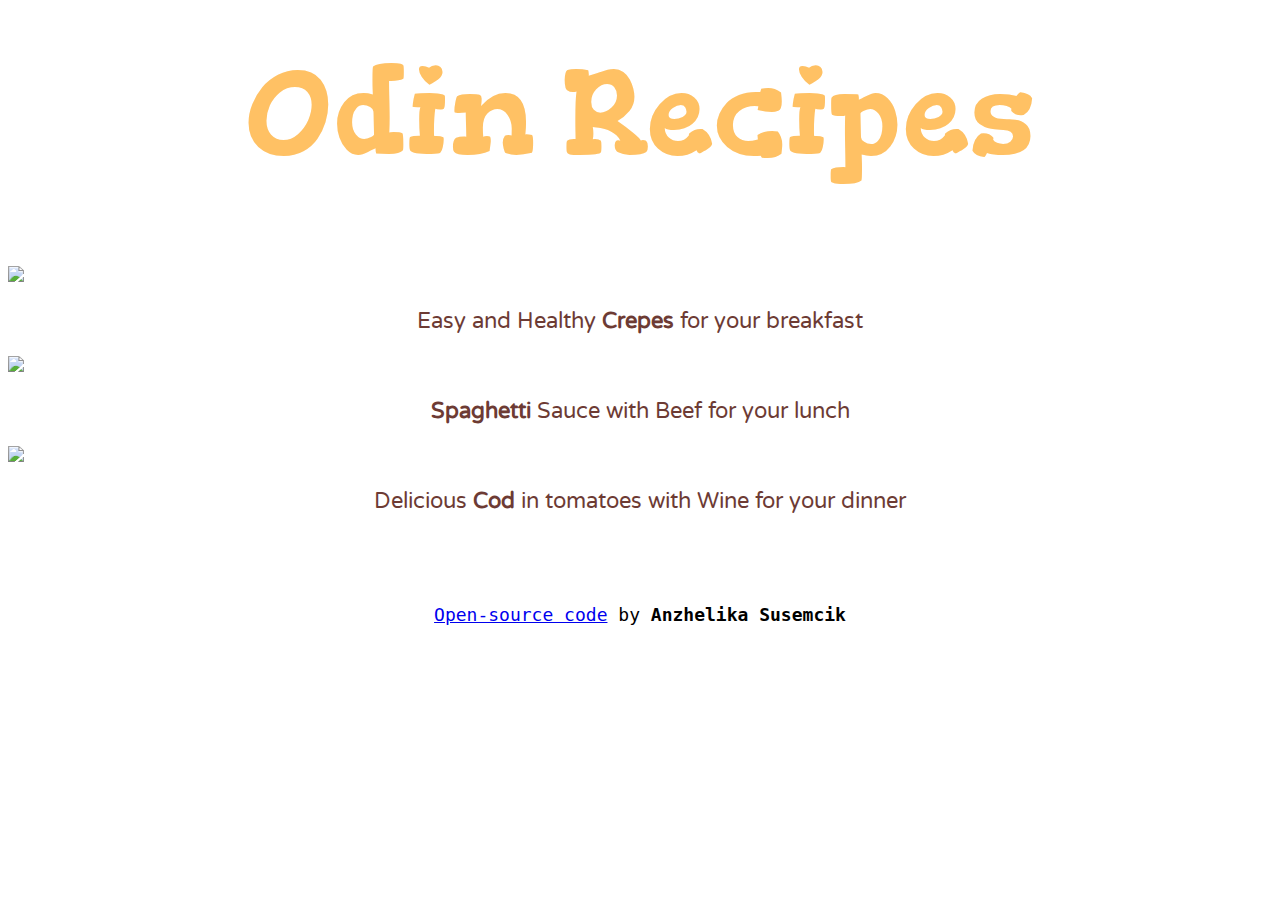
==== index.html @ 04b6883d "added footer" ====
<!DOCTYPE html>
<html lang="en">

<head>
    <meta charset="UTF-8">
    <meta http-equiv="X-UA-Compatible" content="IE=edge">
    <meta name="viewport" content="width=device-width, initial-scale=1.0">
    <title>Recipes</title>
    <link href="https://cdn.jsdelivr.net/npm/bootstrap@5.2.0/dist/css/bootstrap.min.css" rel="stylesheet"
        integrity="sha384-gH2yIJqKdNHPEq0n4Mqa/HGKIhSkIHeL5AyhkYV8i59U5AR6csBvApHHNl/vI1Bx" crossorigin="anonymous">
    <link rel="stylesheet" href="styles.css">
    <link rel="preconnect" href="https://fonts.googleapis.com">
    <link rel="preconnect" href="https://fonts.gstatic.com" crossorigin>
    <link href="https://fonts.googleapis.com/css2?family=Cookie&family=Gorditas&display=swap" rel="stylesheet">
    <link rel="preconnect" href="https://fonts.googleapis.com">
    <link rel="preconnect" href="https://fonts.gstatic.com" crossorigin>
    <link href="https://fonts.googleapis.com/css2?family=Varela+Round&display=swap" rel="stylesheet">
    <link rel="preconnect" href="https://fonts.googleapis.com">
    <link rel="preconnect" href="https://fonts.gstatic.com" crossorigin>
    <link href="https://fonts.googleapis.com/css2?family=PT+Mono&display=swap" rel="stylesheet">
</head>

<body>
    <div class="container">
        <h1>Odin Recipes</h1>
        <div class="row">
            <div class="col-md-4 border rounded shadow-lg">
                <a href="./recipes-new/crepes.html"><img class="img-fluid w-100 p-3"
                        src="./recipes-new/images/main.jpg"></a>
                <p class="p-1">Easy and Healthy <strong>Crepes</strong> for your breakfast</p>

            </div>
            <div class="col-md-4 border rounded">
                <a href="./recipes-new/spaghetti.html"><img class="img-fluid w-100 p-3"
                        src="./recipes-new/images/main.jpg"></a>
                <p class="p-1"><strong>Spaghetti</strong> Sauce with Beef for your lunch</p>
            </div>

            <div class="col-md-4 border rounded shadow-lg">

                <a href="./recipes-new/cod.html"><img class="img-fluid w-100 p-3"
                        src="./recipes-new/images/main.jpg"></a></button>
                <p class="p-1">Delicious <strong>Cod</strong> in tomatoes with Wine for your dinner</p>
            </div>
        </div>
    </div>
    <footer><a href="https://github.com/AnzhelikaTy/odin-recipes-new.git" target="_blank">Open-source code</a> by
        <strong>Anzhelika
            Susemcik</strong>
    </footer>
</body>

</html>
---- styles.css ----
h1 {
  margin-top: 40px;
  color: #ffc164;
  text-align: center;
  font-weight: normal;
  font-size: 120px;
  font-family: "Gorditas", cursive;
}

p {
  color: #6d3b34;
  font-size: 22px;
  font-weight: normal;
  font-family: "Varela Round", sans-serif;
  text-align: center;
}

.row {
  margin-top: 50px;
}
footer {
  text-align: center;
  margin-top: 90px;
  margin-bottom: 10px;
  font-family: "PT Mono", monospace;
  font-size: 18px;
}
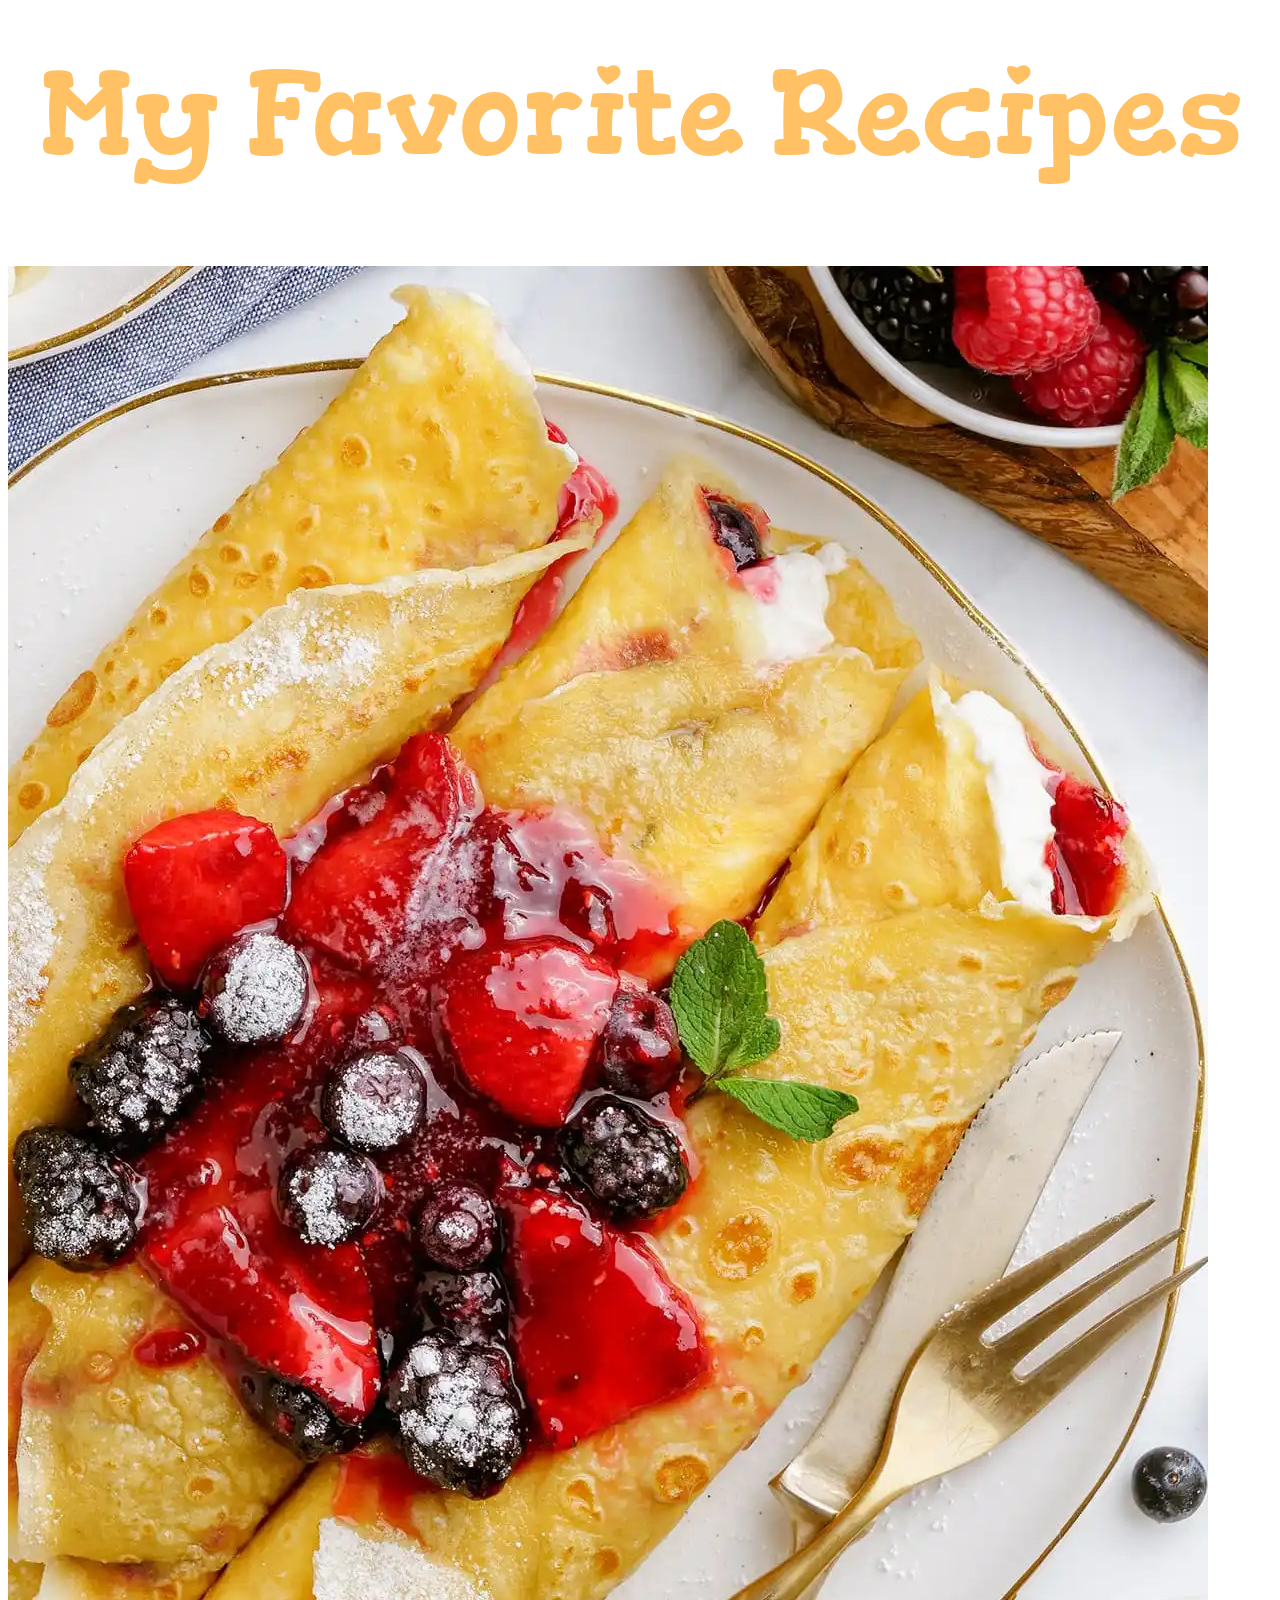
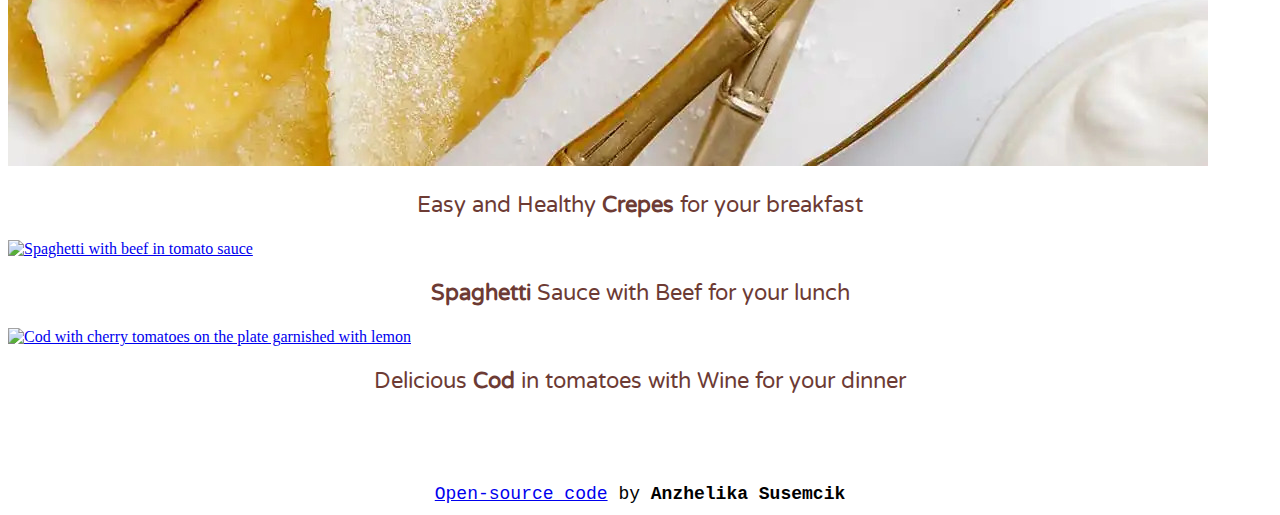
==== commit 7c0a3019: "changed main  images, title and h1" ====
--- a/index.html
+++ b/index.html
@@ -5,7 +5,7 @@
     <meta charset="UTF-8">
     <meta http-equiv="X-UA-Compatible" content="IE=edge">
     <meta name="viewport" content="width=device-width, initial-scale=1.0">
-    <title>Recipes</title>
+    <title>My Favorite Recipes by Anzhelika Susemcik</title>
     <link href="https://cdn.jsdelivr.net/npm/bootstrap@5.2.0/dist/css/bootstrap.min.css" rel="stylesheet"
         integrity="sha384-gH2yIJqKdNHPEq0n4Mqa/HGKIhSkIHeL5AyhkYV8i59U5AR6csBvApHHNl/vI1Bx" crossorigin="anonymous">
     <link rel="stylesheet" href="styles.css">
@@ -22,24 +22,25 @@
 
 <body>
     <div class="container">
-        <h1>Odin Recipes</h1>
+        <h1>My Favorite Recipes</h1>
         <div class="row">
-            <div class="col-md-4 border rounded shadow-lg">
-                <a href="./recipes-new/crepes.html"><img class="img-fluid w-100 p-3"
-                        src="./recipes-new/images/main.jpg"></a>
+            <div class="col-md-4 border border-light rounded shadow-lg">
+                <a href="/crepes.html"><img class="img-fluid w-100 p-3" src="/images/crepes.jpg"
+                        alt="Crepes with berries and whipped cream" title="Click me for recipe!"></a>
                 <p class="p-1">Easy and Healthy <strong>Crepes</strong> for your breakfast</p>
 
             </div>
-            <div class="col-md-4 border rounded">
-                <a href="./recipes-new/spaghetti.html"><img class="img-fluid w-100 p-3"
-                        src="./recipes-new/images/main.jpg"></a>
+            <div class="col-md-4 border border-light rounded">
+                <a href="/spaghetti.html"><img class="img-fluid w-100 p-3" src="/images/beef.jfif"
+                        alt="Spaghetti with beef in tomato sauce" title="Click me for recipe!"></a>
                 <p class="p-1"><strong>Spaghetti</strong> Sauce with Beef for your lunch</p>
             </div>
 
-            <div class="col-md-4 border rounded shadow-lg">
+            <div class="col-md-4 border border-light rounded shadow-lg">
 
-                <a href="./recipes-new/cod.html"><img class="img-fluid w-100 p-3"
-                        src="./recipes-new/images/main.jpg"></a></button>
+                <a href="/cod.html"><img class="img-fluid w-100 p-3" src="/images/cod.jpg"
+                        alt="Cod with cherry tomatoes on the plate garnished with lemon"
+                        title="Click me for recipe!"></a>
                 <p class="p-1">Delicious <strong>Cod</strong> in tomatoes with Wine for your dinner</p>
             </div>
         </div>
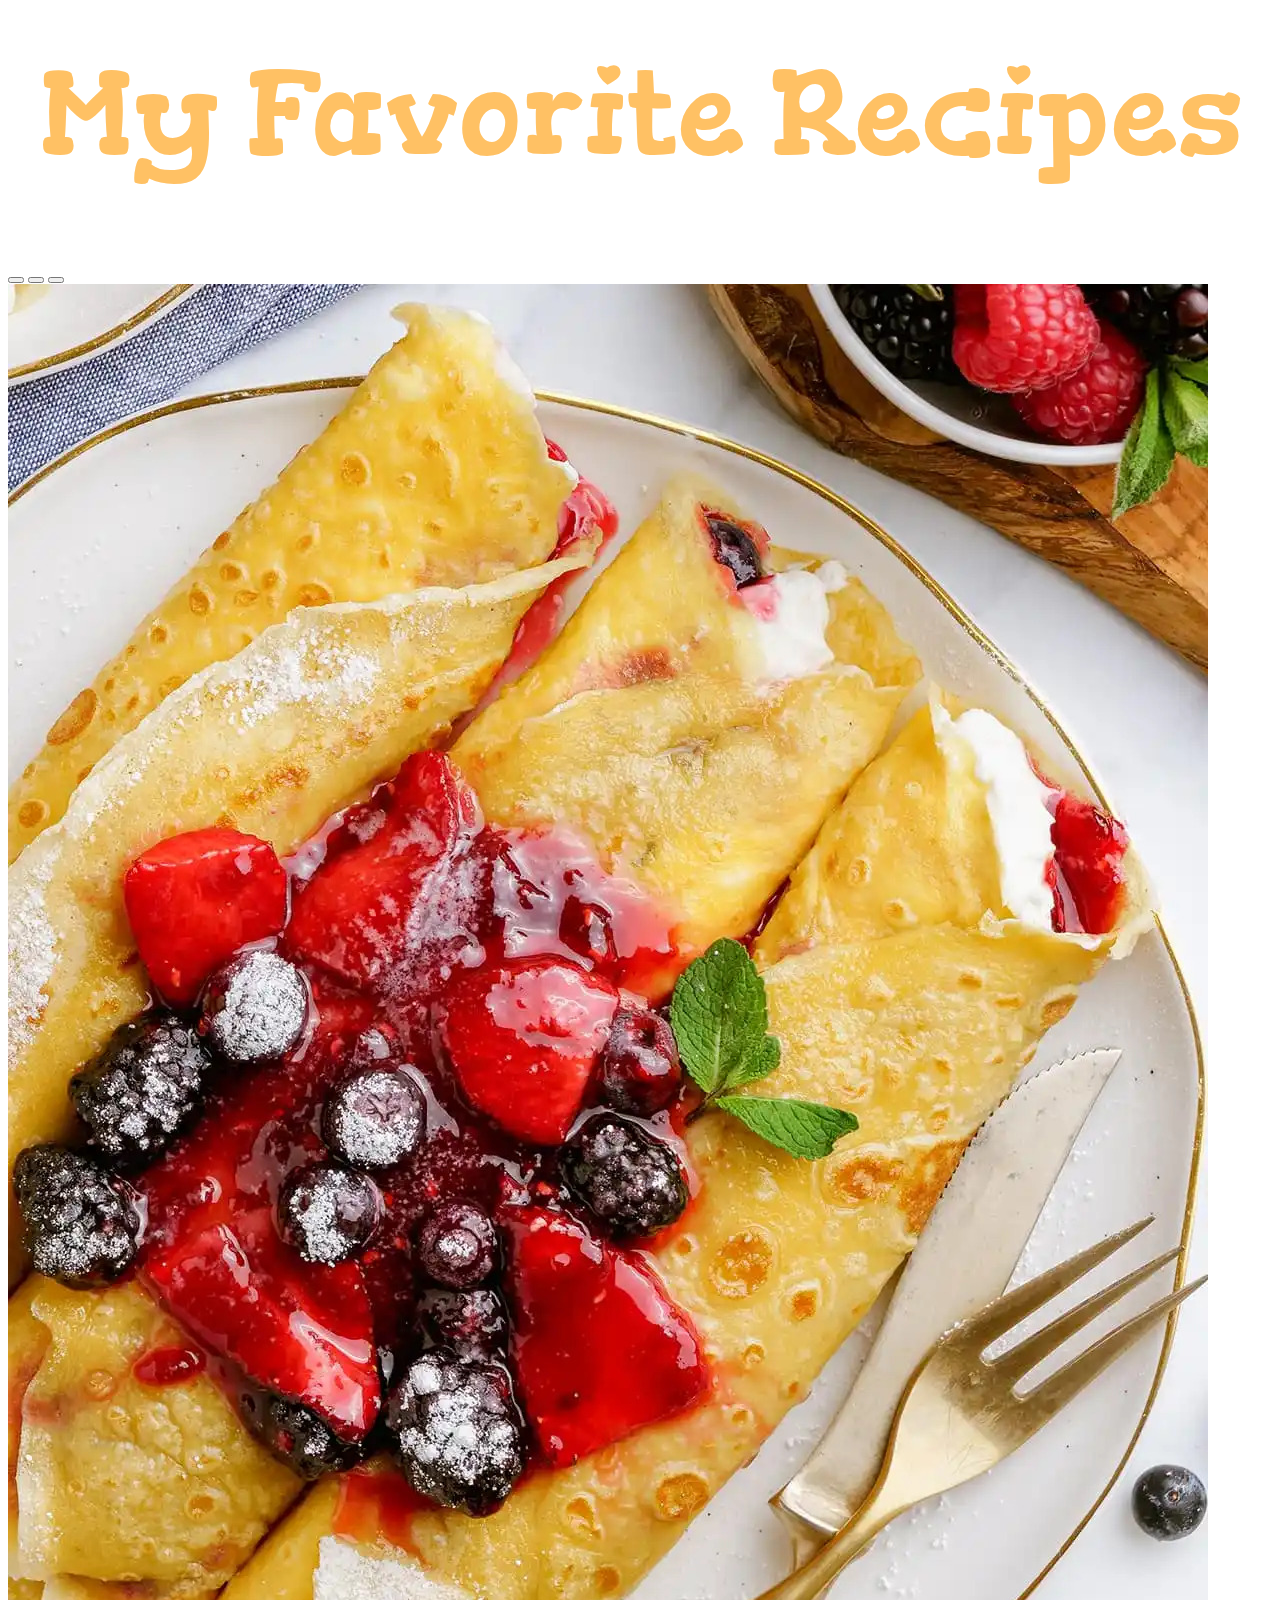
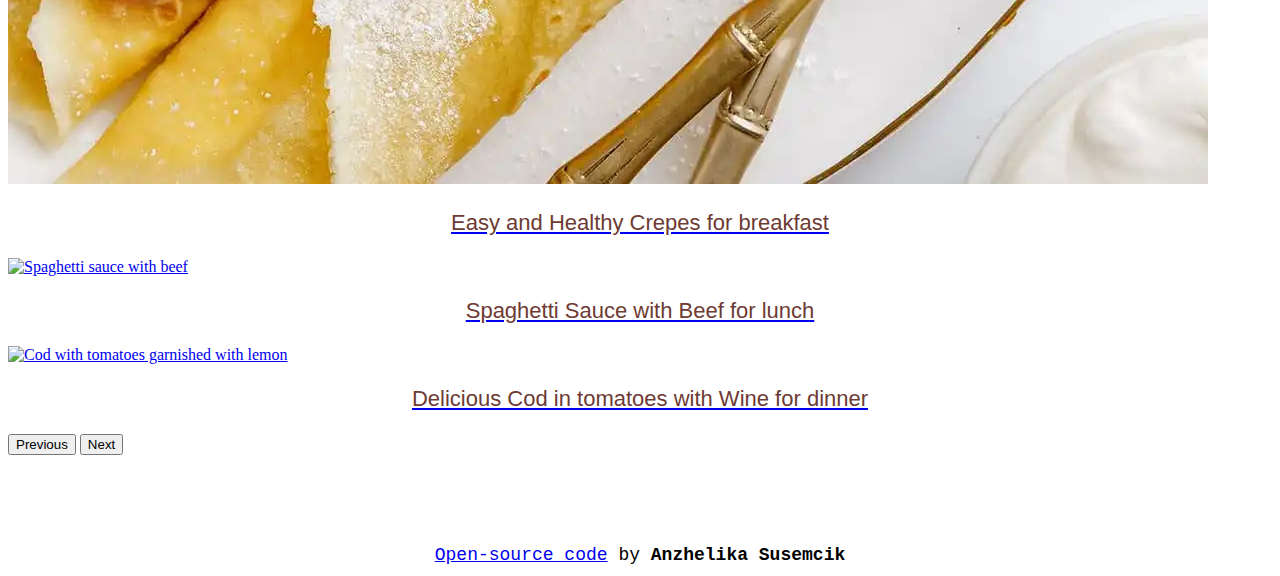
==== commit 6e26c353: "added carousel using Bootstrap" ====
--- a/index.html
+++ b/index.html
@@ -6,49 +6,92 @@
     <meta http-equiv="X-UA-Compatible" content="IE=edge">
     <meta name="viewport" content="width=device-width, initial-scale=1.0">
     <title>My Favorite Recipes by Anzhelika Susemcik</title>
+
     <link href="https://cdn.jsdelivr.net/npm/bootstrap@5.2.0/dist/css/bootstrap.min.css" rel="stylesheet"
         integrity="sha384-gH2yIJqKdNHPEq0n4Mqa/HGKIhSkIHeL5AyhkYV8i59U5AR6csBvApHHNl/vI1Bx" crossorigin="anonymous">
+    <script src="https://cdn.jsdelivr.net/npm/bootstrap@5.2.0/dist/js/bootstrap.bundle.min.js"
+        integrity="sha384-A3rJD856KowSb7dwlZdYEkO39Gagi7vIsF0jrRAoQmDKKtQBHUuLZ9AsSv4jD4Xa"
+        crossorigin="anonymous"></script>
+
     <link rel="stylesheet" href="styles.css">
     <link rel="preconnect" href="https://fonts.googleapis.com">
     <link rel="preconnect" href="https://fonts.gstatic.com" crossorigin>
     <link href="https://fonts.googleapis.com/css2?family=Cookie&family=Gorditas&display=swap" rel="stylesheet">
     <link rel="preconnect" href="https://fonts.googleapis.com">
     <link rel="preconnect" href="https://fonts.gstatic.com" crossorigin>
-    <link href="https://fonts.googleapis.com/css2?family=Varela+Round&display=swap" rel="stylesheet">
+    <link href="https://fonts.googleapis.com/css2?family=Anek+Tamil:wght@300;400;500;600&display=swap" rel="stylesheet">
     <link rel="preconnect" href="https://fonts.googleapis.com">
     <link rel="preconnect" href="https://fonts.gstatic.com" crossorigin>
     <link href="https://fonts.googleapis.com/css2?family=PT+Mono&display=swap" rel="stylesheet">
+
 </head>
 
 <body>
-    <div class="container">
-        <h1>My Favorite Recipes</h1>
-        <div class="row">
-            <div class="col-md-4 border border-light rounded shadow-lg">
-                <a href="/crepes.html"><img class="img-fluid w-100 p-3" src="/images/crepes.jpg"
-                        alt="Crepes with berries and whipped cream" title="Click me for recipe!"></a>
-                <p class="p-1">Easy and Healthy <strong>Crepes</strong> for your breakfast</p>
+    <div class="container mt-4">
+        <h1 class="text-center p-2">My Favorite Recipes</h1>
+        <div class="container mt-4 p-4 border border-light rounded shadow-lg">
+            <div id="carouselExampleDark" class="carousel carousel-dark slide" data-bs-ride="carousel">
+                <div class="carousel-indicators">
+                    <button type="button" data-bs-target="#carouselExampleDark" data-bs-slide-to="0" class="active"
+                        aria-current="true" aria-label="Slide 1"></button>
+                    <button type="button" data-bs-target="#carouselExampleDark" data-bs-slide-to="1"
+                        aria-label="Slide 2"></button>
+                    <button type="button" data-bs-target="#carouselExampleDark" data-bs-slide-to="2"
+                        aria-label="Slide 3"></button>
+                </div>
+                <div class="carousel-inner">
+                    <div class="carousel-item active" data-bs-interval="10000">
+                        <a href="/crepes.html"><img src="/images/crepes.jpg" class="d-block w-100 rounded-2"
+                                alt="Crepes with berries and whipped cream" title="Click me for recipe!">
+                            <div class="carousel-caption">
+                                <p class="background bg-light rounded-2" style="--bs-bg-opacity: .7;">Easy and Healthy
+                                    Crepes for
+                                    breakfast</p>
+                        </a>
+                    </div>
+                    </a>
+                </div>
+                <div class="carousel-item" data-bs-interval="2000">
+                    <a href="/spaghetti.html"><img src="/images/beef.jfif" class="d-block w-100 rounded-2"
+                            alt="Spaghetti sauce with beef" title="Click me for recipe!">
+                        <div class="carousel-caption">
+                            <p class="background bg-light rounded-2" style="--bs-bg-opacity: .7;">Spaghetti Sauce
+                                with
+                                Beef for
+                                lunch</p>
+                    </a>
+                </div>
+                </a>
+            </div>
+            <div class="carousel-item">
+                <a href="/cod.html"><img src="/images/cod.jpg" class="d-block w-100 rouned"
+                        alt="Cod with tomatoes garnished with lemon" title="Click me for recipe!">
+                    <div class="carousel-caption">
+                        <p class="background bg-light rounded-2" style="--bs-bg-opacity: .7;">Delicious Cod in
+                            tomatoes with
+                            Wine for dinner</p>
+                </a>
 
             </div>
-            <div class="col-md-4 border border-light rounded">
-                <a href="/spaghetti.html"><img class="img-fluid w-100 p-3" src="/images/beef.jfif"
-                        alt="Spaghetti with beef in tomato sauce" title="Click me for recipe!"></a>
-                <p class="p-1"><strong>Spaghetti</strong> Sauce with Beef for your lunch</p>
-            </div>
 
-            <div class="col-md-4 border border-light rounded shadow-lg">
-
-                <a href="/cod.html"><img class="img-fluid w-100 p-3" src="/images/cod.jpg"
-                        alt="Cod with cherry tomatoes on the plate garnished with lemon"
-                        title="Click me for recipe!"></a>
-                <p class="p-1">Delicious <strong>Cod</strong> in tomatoes with Wine for your dinner</p>
-            </div>
         </div>
+    </div>
+    <button class="carousel-control-prev" type="button" data-bs-target="#carouselExampleDark" data-bs-slide="prev">
+        <span class="carousel-control-prev-icon" aria-hidden="true"></span>
+        <span class="visually-hidden">Previous</span>
+    </button>
+    <button class="carousel-control-next" type="button" data-bs-target="#carouselExampleDark" data-bs-slide="next">
+        <span class="carousel-control-next-icon" aria-hidden="true"></span>
+        <span class="visually-hidden">Next</span>
+    </button>
+    </div>
+    </div>
     </div>
     <footer><a href="https://github.com/AnzhelikaTy/odin-recipes-new.git" target="_blank">Open-source code</a> by
         <strong>Anzhelika
             Susemcik</strong>
     </footer>
+
 </body>
 
 </html>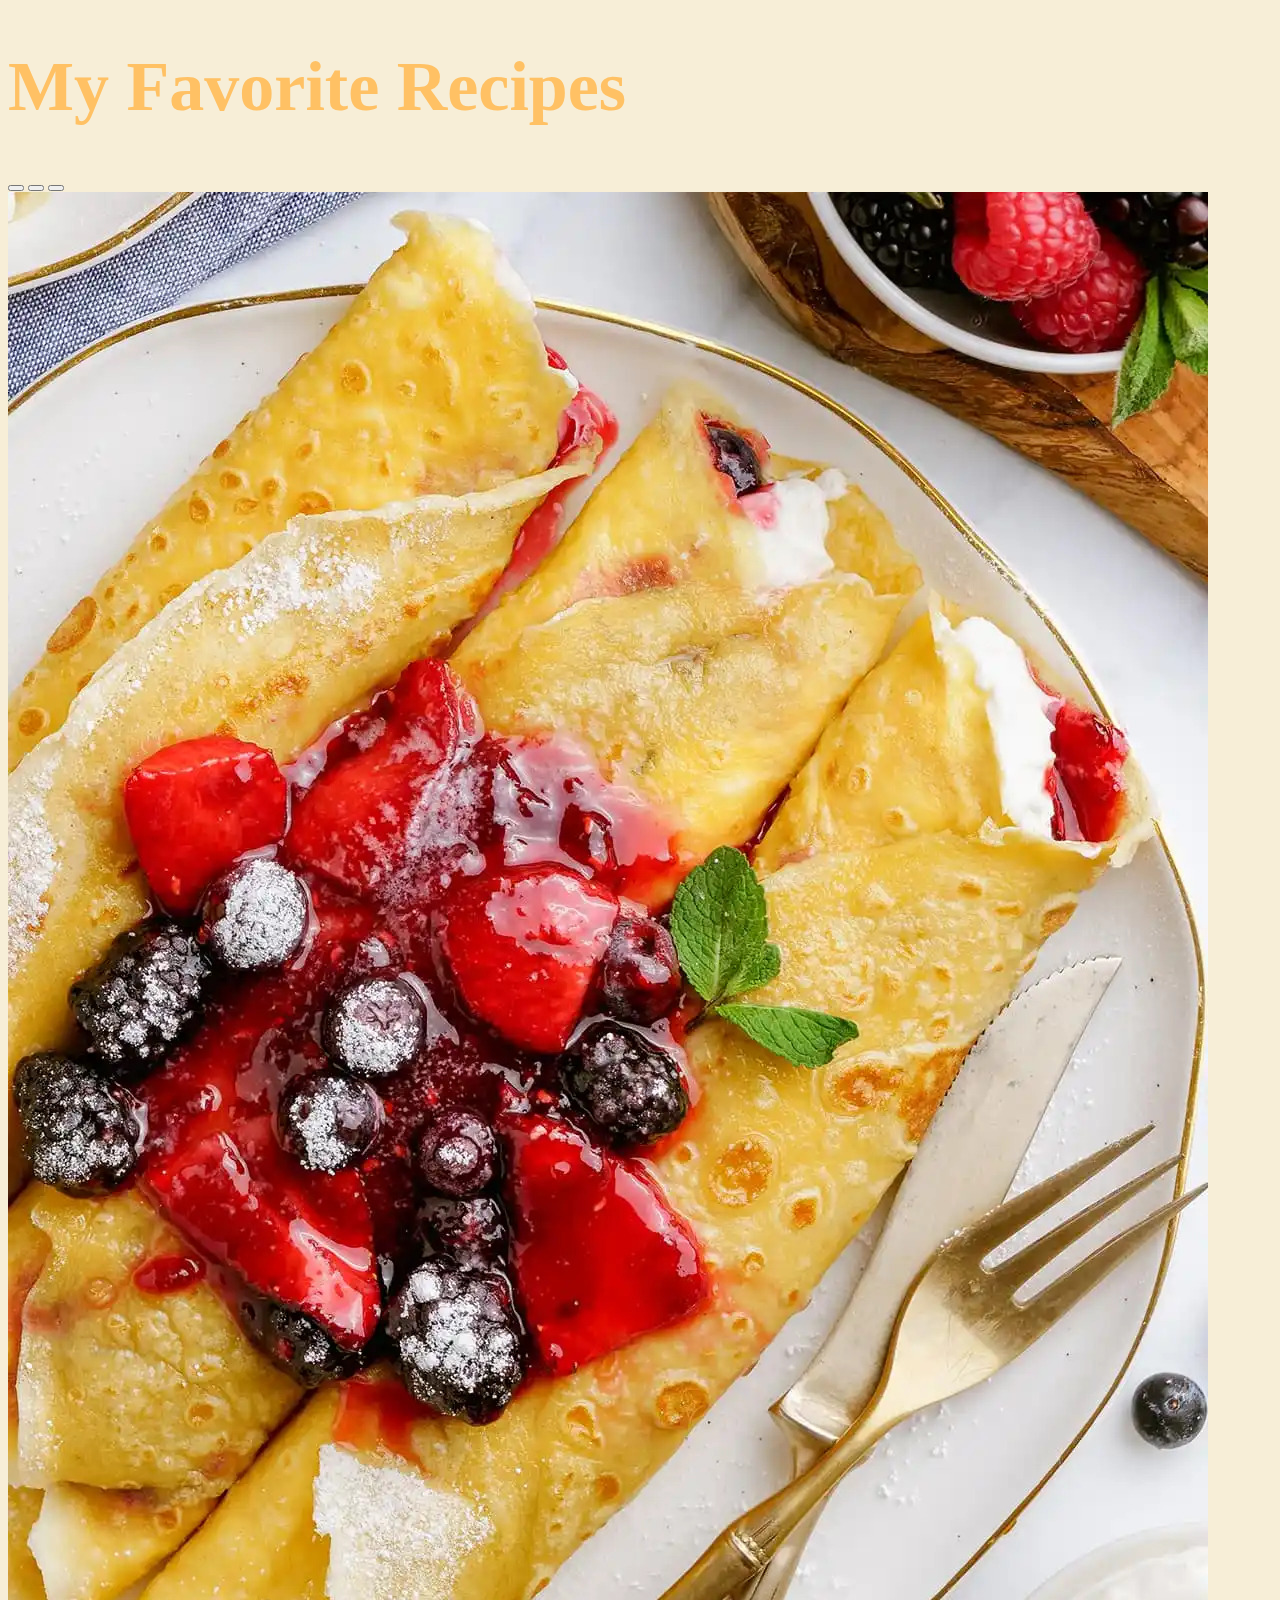
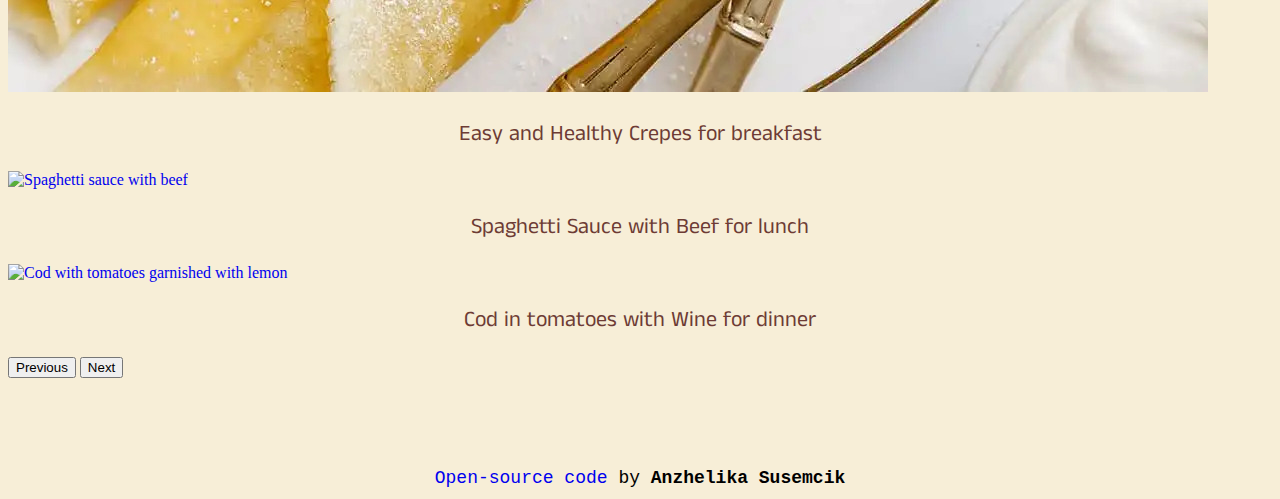
==== commit 9c4a7cd5: "Update index.html" ====
--- a/index.html
+++ b/index.html
@@ -16,7 +16,7 @@
     <link rel="stylesheet" href="styles.css">
     <link rel="preconnect" href="https://fonts.googleapis.com">
     <link rel="preconnect" href="https://fonts.gstatic.com" crossorigin>
-    <link href="https://fonts.googleapis.com/css2?family=Cookie&family=Gorditas&display=swap" rel="stylesheet">
+    <link href="https://fonts.googleapis.com/css2?family=Dancing+Script:wght@500;600;700&display=swap" rel="stylesheet">
     <link rel="preconnect" href="https://fonts.googleapis.com">
     <link rel="preconnect" href="https://fonts.gstatic.com" crossorigin>
     <link href="https://fonts.googleapis.com/css2?family=Anek+Tamil:wght@300;400;500;600&display=swap" rel="stylesheet">
@@ -44,7 +44,8 @@
                         <a href="/crepes.html"><img src="/images/crepes.jpg" class="d-block w-100 rounded-2"
                                 alt="Crepes with berries and whipped cream" title="Click me for recipe!">
                             <div class="carousel-caption">
-                                <p class="background bg-light rounded-2" style="--bs-bg-opacity: .7;">Easy and Healthy
+                                <p class="background bg-light rounded-2 caption" style="--bs-bg-opacity: .7;">Easy and
+                                    Healthy
                                     Crepes for
                                     breakfast</p>
                         </a>
@@ -55,7 +56,8 @@
                     <a href="/spaghetti.html"><img src="/images/beef.jfif" class="d-block w-100 rounded-2"
                             alt="Spaghetti sauce with beef" title="Click me for recipe!">
                         <div class="carousel-caption">
-                            <p class="background bg-light rounded-2" style="--bs-bg-opacity: .7;">Spaghetti Sauce
+                            <p class="background bg-light rounded-2 caption" style="--bs-bg-opacity: .7;">Spaghetti
+                                Sauce
                                 with
                                 Beef for
                                 lunch</p>
@@ -67,7 +69,7 @@
                 <a href="/cod.html"><img src="/images/cod.jpg" class="d-block w-100 rouned"
                         alt="Cod with tomatoes garnished with lemon" title="Click me for recipe!">
                     <div class="carousel-caption">
-                        <p class="background bg-light rounded-2" style="--bs-bg-opacity: .7;">Delicious Cod in
+                        <p class="background bg-light rounded-2 caption" style="--bs-bg-opacity: .7;">Cod in
                             tomatoes with
                             Wine for dinner</p>
                 </a>
--- a/styles.css
+++ b/styles.css
@@ -1,27 +1,53 @@
+body {
+background-color: #efdcad7b;
+}
+
 h1 {
-  margin-top: 40px;
-  color: #ffc164;
-  text-align: center;
-  font-weight: normal;
-  font-size: 120px;
+   color: #ffc164;
+  font-size: 70px;
   font-family: "Gorditas", cursive;
+}
+ h2 {
+  color: #6d3b34;
+  font-family: "Anek Tamil", sans-serif;
 }
 
 p {
   color: #6d3b34;
   font-size: 22px;
-  font-weight: normal;
-  font-family: "Varela Round", sans-serif;
+  font-family: "Anek Tamil", sans-serif;
   text-align: center;
 }
+  ul {
+    list-style-type: none;
+  }
 
+ul,
+ol {
+  font-family: "Anek Tamil", sans-serif;
+  font-size: 18px;
+}
 .row {
   margin-top: 50px;
 }
+p.tip {
+  font-family: "Anek Tamil", sans-serif;
+  font-size: 18px;
+}
+.navbar {
+  margin-top: 10px;
+  margin-bottom: 10px;
+  padding: 10px;
+  background-color: #efe7d0;
+  }
+ a {
+  text-decoration: none;
+ }
+
 footer {
   text-align: center;
   margin-top: 90px;
   margin-bottom: 10px;
   font-family: "PT Mono", monospace;
   font-size: 18px;
-}
+}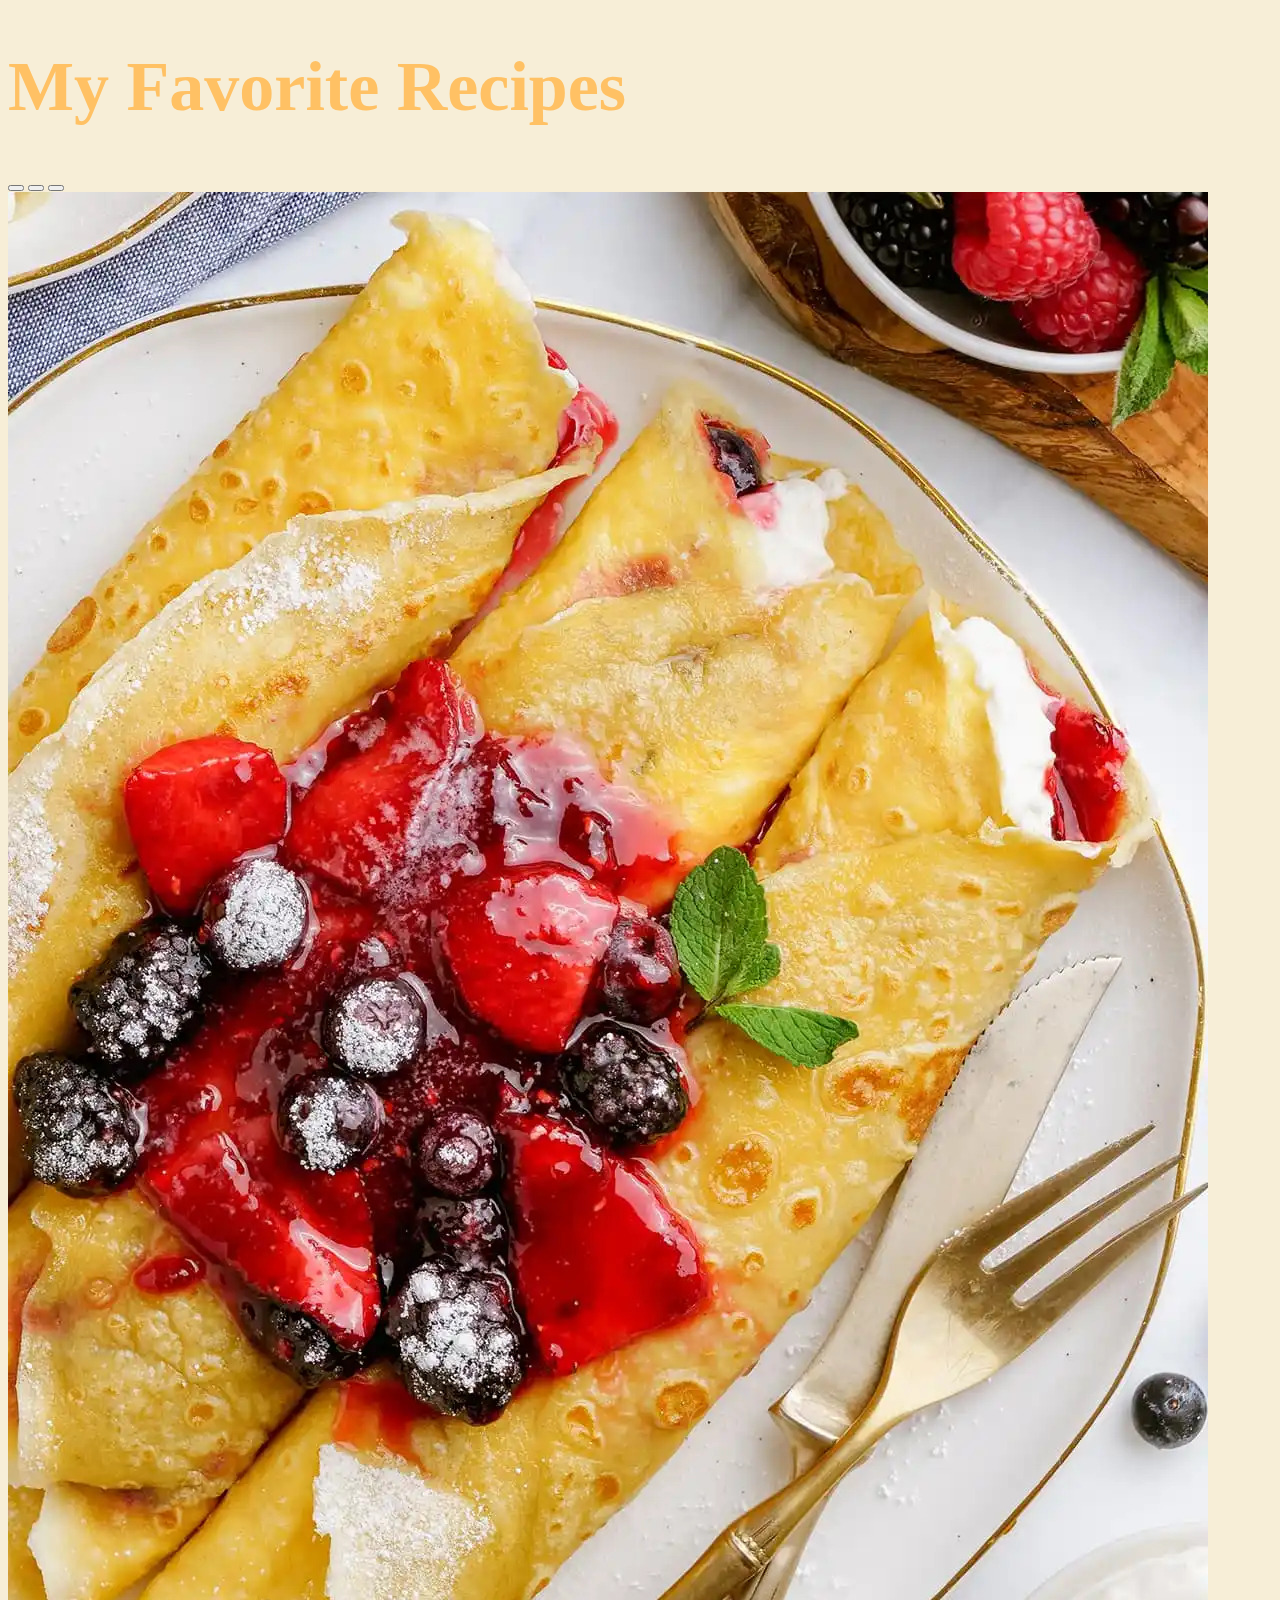
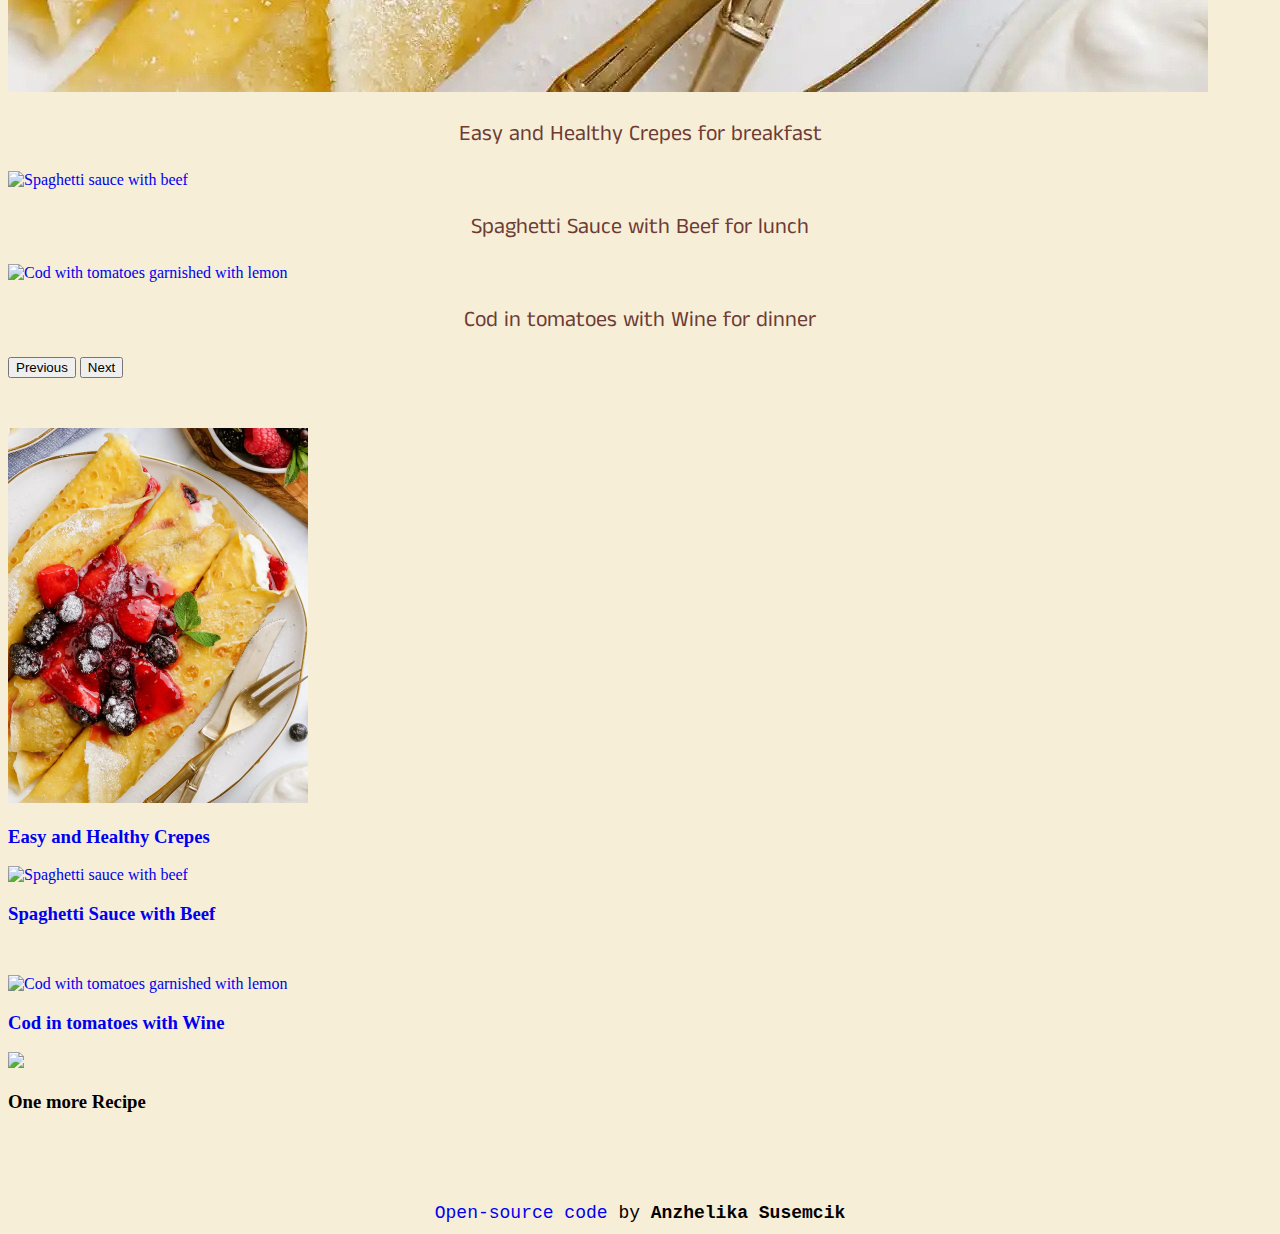
==== commit efb71e56: "added one more container" ====
--- a/index.html
+++ b/index.html
@@ -28,7 +28,7 @@
 
 <body>
     <div class="container mt-4">
-        <h1 class="text-center p-2">My Favorite Recipes</h1>
+        <h1 class="text-center p-2  border border-light rounded shadow-lg">My Favorite Recipes</h1>
         <div class="container mt-4 p-4 border border-light rounded shadow-lg">
             <div id="carouselExampleDark" class="carousel carousel-dark slide" data-bs-ride="carousel">
                 <div class="carousel-indicators">
@@ -77,18 +77,53 @@
             </div>
 
         </div>
-    </div>
-    <button class="carousel-control-prev" type="button" data-bs-target="#carouselExampleDark" data-bs-slide="prev">
-        <span class="carousel-control-prev-icon" aria-hidden="true"></span>
-        <span class="visually-hidden">Previous</span>
-    </button>
-    <button class="carousel-control-next" type="button" data-bs-target="#carouselExampleDark" data-bs-slide="next">
-        <span class="carousel-control-next-icon" aria-hidden="true"></span>
-        <span class="visually-hidden">Next</span>
-    </button>
+
+        <button class="carousel-control-prev" type="button" data-bs-target="#carouselExampleDark" data-bs-slide="prev">
+            <span class="carousel-control-prev-icon" aria-hidden="true"></span>
+            <span class="visually-hidden">Previous</span>
+        </button>
+        <button class="carousel-control-next" type="button" data-bs-target="#carouselExampleDark" data-bs-slide="next">
+            <span class="carousel-control-next-icon" aria-hidden="true"></span>
+            <span class="visually-hidden">Next</span>
+        </button>
     </div>
     </div>
     </div>
+
+    <div class="container all-recipes p-4 border border-light rounded shadow-lg">
+        <div class="row">
+            <div class="col-sm-6"><a href="/crepes.html"><img src="/images/crepes.jpg" width="300"
+                        class="rounded d-block mx-auto" alt="Crepes with berries and whipped cream"
+                        title="Click me for recipe!">
+                    <h3>Easy and Healthy Crepes</h3>
+                </a>
+            </div>
+
+            <div class="col-sm-6"><a href="/spaghetti.html"><img src="/images/beef.jfif" width="300"
+                        class="rounded d-block mx-auto" alt="Spaghetti sauce with beef" title="Click me for recipe!">
+                    <h3>Spaghetti Sauce
+                        with
+                        Beef</h3>
+                </a>
+            </div>
+        </div>
+
+        <div class="row">
+            <div class="col-sm-6"><a href="/cod.html"><img src="/images/cod.jpg" width="300"
+                        class="rounded d-block mx-auto" alt="Cod with tomatoes garnished with lemon"
+                        title="Click me for recipe!">
+                    <h3>Cod in
+                        tomatoes with
+                        Wine</h3>
+                </a>
+            </div>
+            <div class="col-sm-6"><img src="/images/main.png" width="400" class="rounded d-block mx-auto">
+                <h3>One more Recipe</h3>
+            </div>
+        </div>
+
+    </div>
+
     <footer><a href="https://github.com/AnzhelikaTy/odin-recipes-new.git" target="_blank">Open-source code</a> by
         <strong>Anzhelika
             Susemcik</strong>
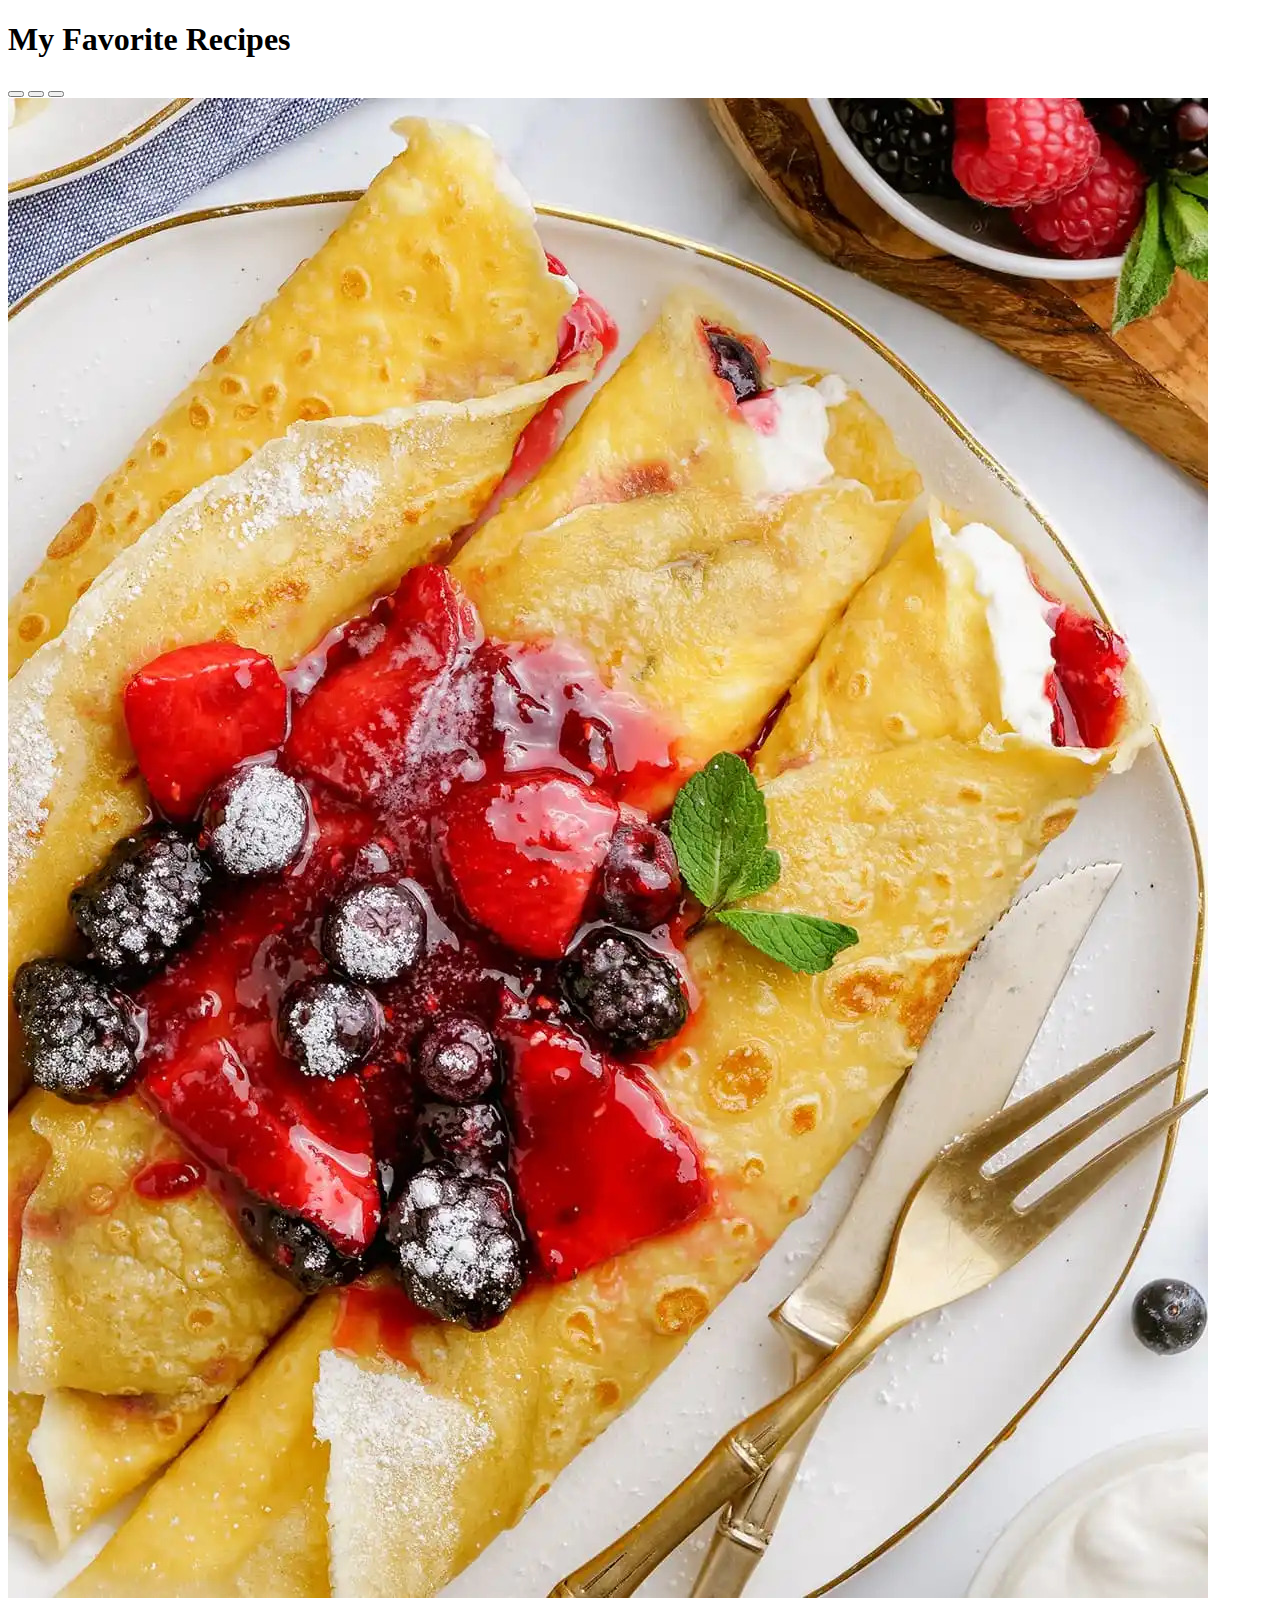
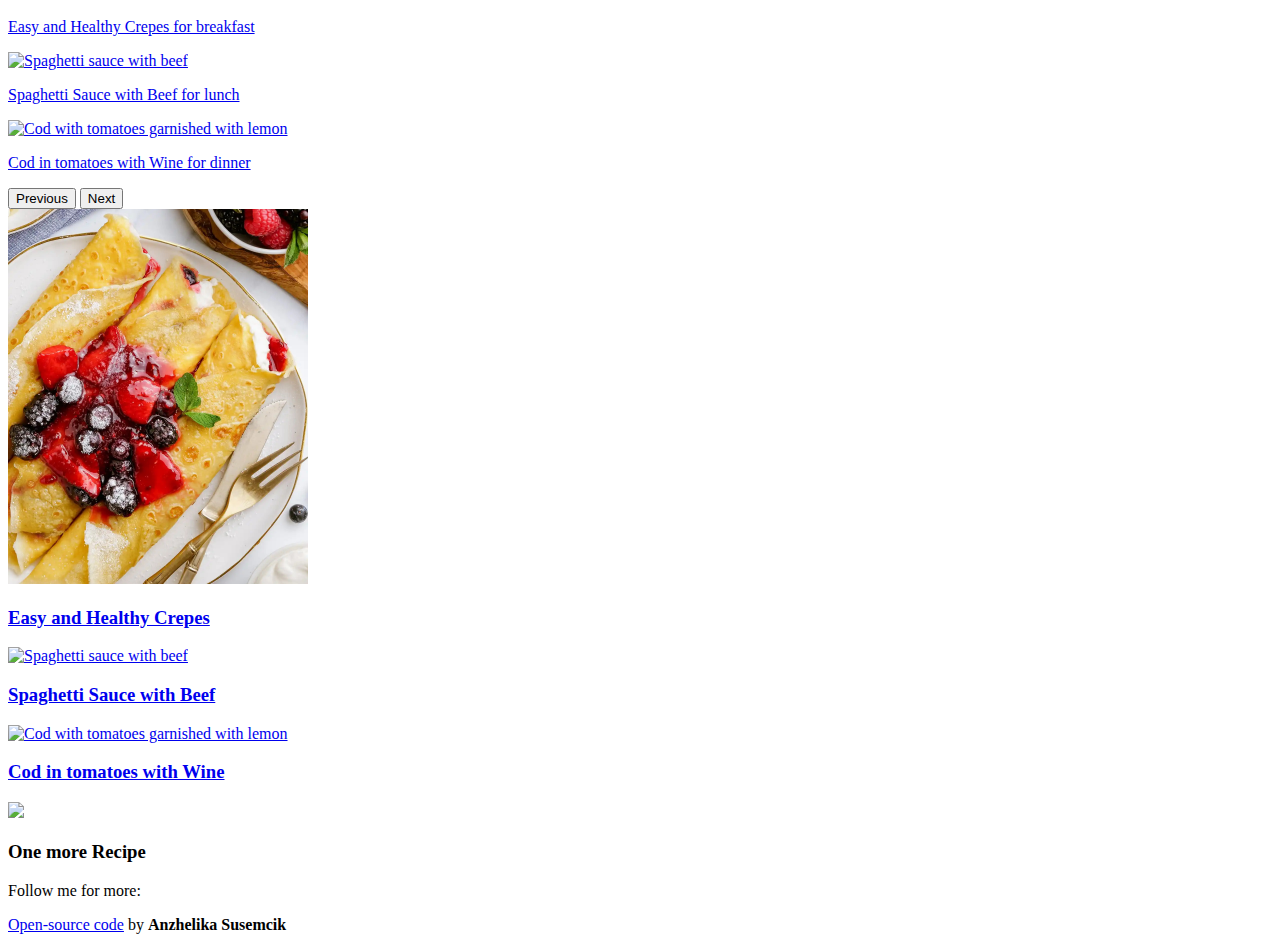
==== commit 7fc4ffee: "Update index.html" ====
--- a/index.html
+++ b/index.html
@@ -12,8 +12,9 @@
     <script src="https://cdn.jsdelivr.net/npm/bootstrap@5.2.0/dist/js/bootstrap.bundle.min.js"
         integrity="sha384-A3rJD856KowSb7dwlZdYEkO39Gagi7vIsF0jrRAoQmDKKtQBHUuLZ9AsSv4jD4Xa"
         crossorigin="anonymous"></script>
+    <script src="https://kit.fontawesome.com/34675bc6d2.js" crossorigin="anonymous"></script>
 
-    <link rel="stylesheet" href="styles.css">
+    <link rel="stylesheet" href="/src/styles.css">
     <link rel="preconnect" href="https://fonts.googleapis.com">
     <link rel="preconnect" href="https://fonts.gstatic.com" crossorigin>
     <link href="https://fonts.googleapis.com/css2?family=Dancing+Script:wght@500;600;700&display=swap" rel="stylesheet">
@@ -28,7 +29,7 @@
 
 <body>
     <div class="container mt-4">
-        <h1 class="text-center p-2  border border-light rounded shadow-lg">My Favorite Recipes</h1>
+        <h1 class="text-center p-2">My Favorite Recipes</h1>
         <div class="container mt-4 p-4 border border-light rounded shadow-lg">
             <div id="carouselExampleDark" class="carousel carousel-dark slide" data-bs-ride="carousel">
                 <div class="carousel-indicators">
@@ -92,14 +93,14 @@
 
     <div class="container all-recipes p-4 border border-light rounded shadow-lg">
         <div class="row">
-            <div class="col-sm-6"><a href="/crepes.html"><img src="/images/crepes.jpg" width="300"
+            <div class="col-md-6"><a href="/crepes.html"><img src="/images/crepes.jpg" width="300"
                         class="rounded d-block mx-auto" alt="Crepes with berries and whipped cream"
                         title="Click me for recipe!">
                     <h3>Easy and Healthy Crepes</h3>
                 </a>
             </div>
 
-            <div class="col-sm-6"><a href="/spaghetti.html"><img src="/images/beef.jfif" width="300"
+            <div class="col-md-6"><a href="/spaghetti.html"><img src="/images/beef.jfif" width="300"
                         class="rounded d-block mx-auto" alt="Spaghetti sauce with beef" title="Click me for recipe!">
                     <h3>Spaghetti Sauce
                         with
@@ -109,7 +110,7 @@
         </div>
 
         <div class="row">
-            <div class="col-sm-6"><a href="/cod.html"><img src="/images/cod.jpg" width="300"
+            <div class="col-md-6"><a href="/cod.html"><img src="/images/cod.jpg" width="300"
                         class="rounded d-block mx-auto" alt="Cod with tomatoes garnished with lemon"
                         title="Click me for recipe!">
                     <h3>Cod in
@@ -117,11 +118,18 @@
                         Wine</h3>
                 </a>
             </div>
-            <div class="col-sm-6"><img src="/images/main.png" width="400" class="rounded d-block mx-auto">
+            <div class="col-md-6"><img src="/images/main.png" width="400" class="rounded d-block mx-auto">
                 <h3>One more Recipe</h3>
             </div>
         </div>
 
+    </div>
+
+    <div class="contacts">
+        <p class="follow">Follow me for more: </p>
+        <a href="http://www.instagram.com/angelikasuesm"><i class="fa-brands fa-instagram"></i></a>
+        <a href=""><i class="fa-brands fa-facebook"></i></a>
+        <a href="mailto:angelika.tyrnova@gmail.com"><i class="fa-regular fa-envelope"></i></a>
     </div>
 
     <footer><a href="https://github.com/AnzhelikaTy/odin-recipes-new.git" target="_blank">Open-source code</a> by
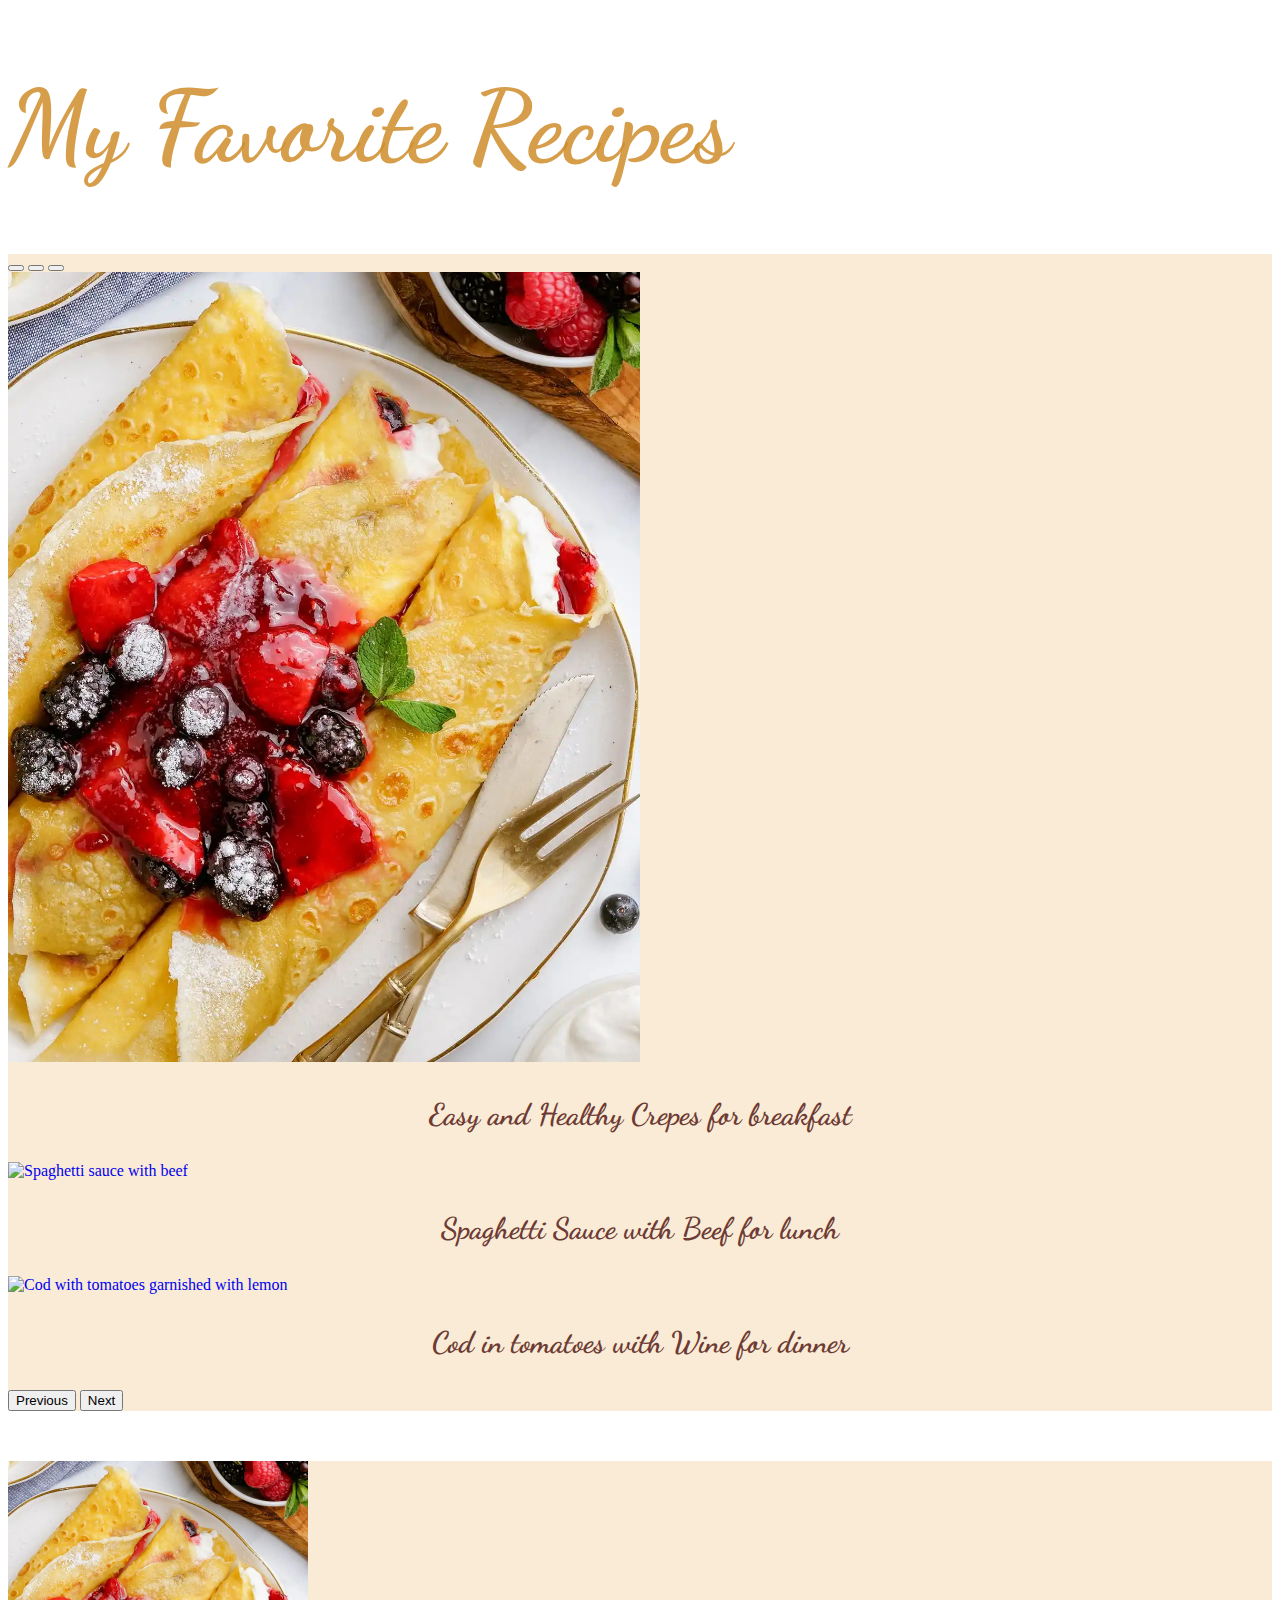
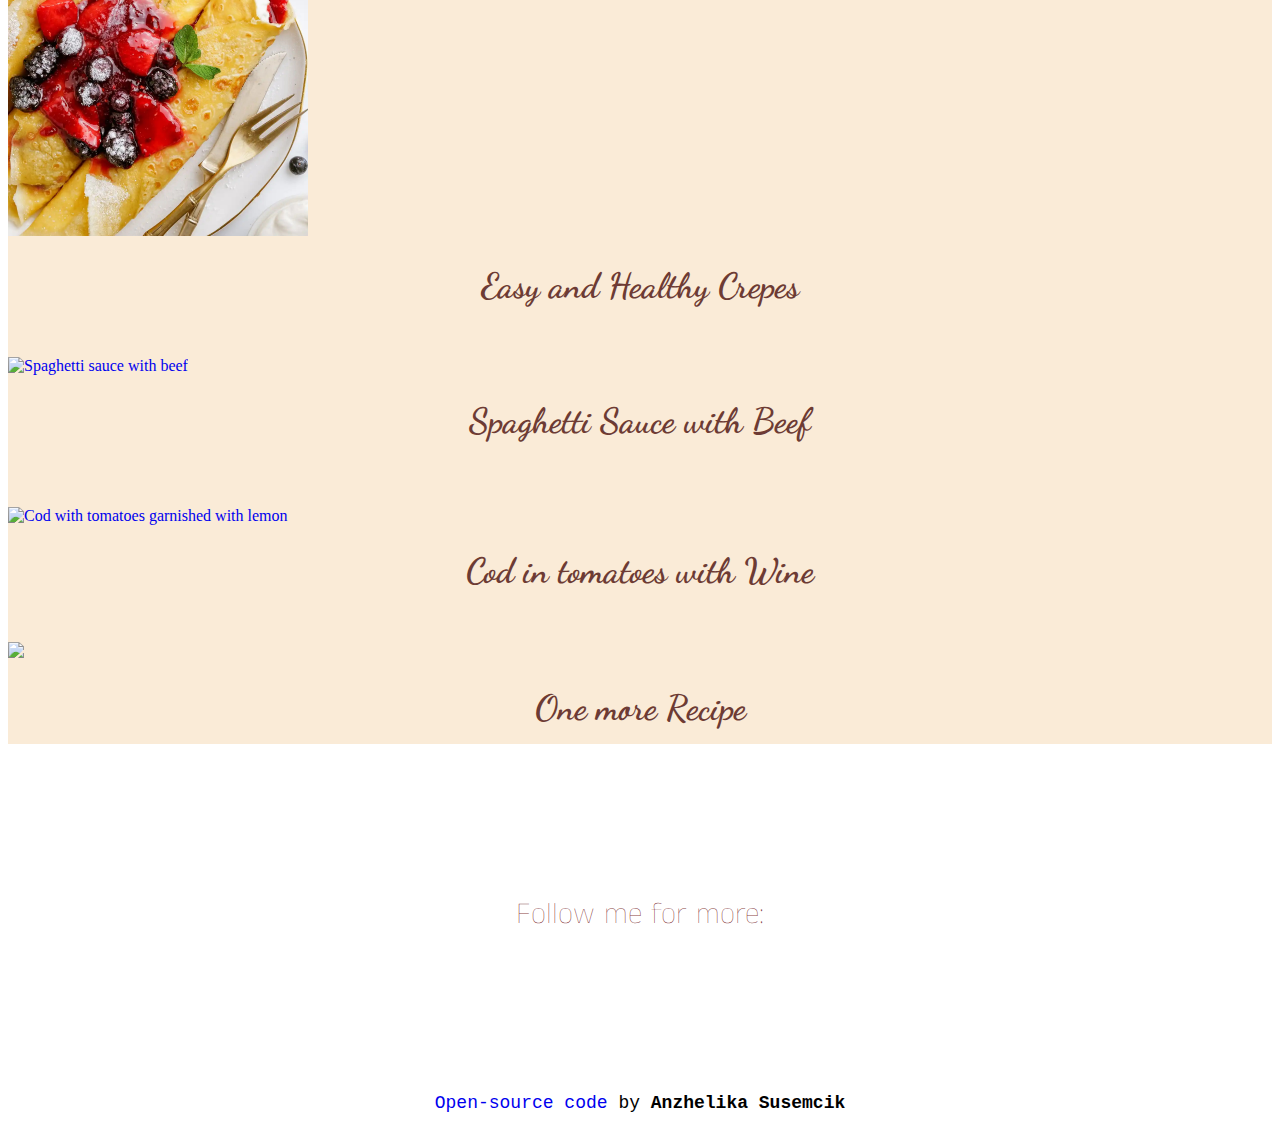
==== commit 6dea08e8: "updated styles" ====
--- a/index.html
+++ b/index.html
@@ -30,7 +30,7 @@
 <body>
     <div class="container mt-4">
         <h1 class="text-center p-2">My Favorite Recipes</h1>
-        <div class="container mt-4 p-4 border border-light rounded shadow-lg">
+        <div class="container container-carousel mt-4 p-4 border border-light rounded shadow-lg">
             <div id="carouselExampleDark" class="carousel carousel-dark slide" data-bs-ride="carousel">
                 <div class="carousel-indicators">
                     <button type="button" data-bs-target="#carouselExampleDark" data-bs-slide-to="0" class="active"
@@ -124,7 +124,6 @@
         </div>
 
     </div>
-
     <div class="contacts">
         <p class="follow">Follow me for more: </p>
         <a href="http://www.instagram.com/angelikasuesm"><i class="fa-brands fa-instagram"></i></a>
--- a/src/styles.css
+++ b/src/styles.css
@@ -0,0 +1,125 @@
+.container-carousel,
+.all-recipes,
+.container-recipe {
+  background-color: antiquewhite;
+}
+h1 {
+  color: #cf8d2bda;
+  font-size: 100px;
+  font-weight: 700;
+  font-family: "Dancing Script", cursive;
+}
+h2 {
+  color: #6d3b34;
+  font-family: "Dancing Script", cursive;
+  font-size: 40px;
+  font-weight: 700;
+}
+
+.all-recipes {
+  margin-top: 30px;
+}
+h3 {
+  margin-top: 10px;
+  text-align: center;
+  color: #6d3b34;
+  font-family: "Dancing Script", cursive;
+  font-size: 35px;
+  padding: 15px;
+}
+h3:hover {
+  background-color: rgba(255, 255, 255, 0.378);
+  border-radius: 20px;
+}
+p {
+  color: #6d3b34;
+  font-size: 22px;
+  font-family: "Anek Tamil", sans-serif;
+  text-align: center;
+}
+ul {
+  list-style-type: none;
+}
+
+ul,
+ol {
+  font-family: "Anek Tamil", sans-serif;
+  font-size: 18px;
+}
+.row {
+  margin-top: 50px;
+}
+p.tip {
+  font-family: "Dancing Script", cursive;
+  font-size: 25px;
+  font-weight: 600;
+}
+.navbar {
+  margin-top: 10px;
+  margin-bottom: 10px;
+  padding: 10px;
+  background-color: #efe7d0;
+}
+a {
+  text-decoration: none;
+}
+.navbar-toggler {
+  color: #ffc164;
+}
+
+.nav-link {
+  color: #6d3b34;
+  font-family: "Dancing Script", cursive;
+  font-size: 30px;
+}
+
+.contacts {
+  margin-top: 150px;
+  text-align: center;
+}
+.follow {
+  font-size: 30px;
+  color: rgba(134, 58, 58, 0.957);
+  font-weight: 100;
+}
+i {
+  margin: 20px;
+  font-size: 40px;
+  color: rgb(180, 128, 128);
+}
+
+footer {
+  text-align: center;
+  margin-top: 80px;
+  margin-bottom: 10px;
+  font-family: "PT Mono", monospace;
+  font-size: 18px;
+}
+.carousel-item img {
+  width: 50% !important;
+  height: 60%;
+  margin: 0 auto;
+}
+.carousel-caption {
+  max-width: 450px;
+  display: block;
+  margin: 0 auto;
+}
+.caption {
+  font-family: "Dancing Script", cursive;
+  font-size: 30px;
+  font-weight: 700;
+}
+@media (max-width: 576px) {
+  h1 {
+    font-size: 48px;
+  }
+  .caption {
+    margin: 0 auto;
+  }
+  .carousel-item img {
+    width: 100% !important;
+    height: auto;
+    margin: 0 auto;
+  }
+}
